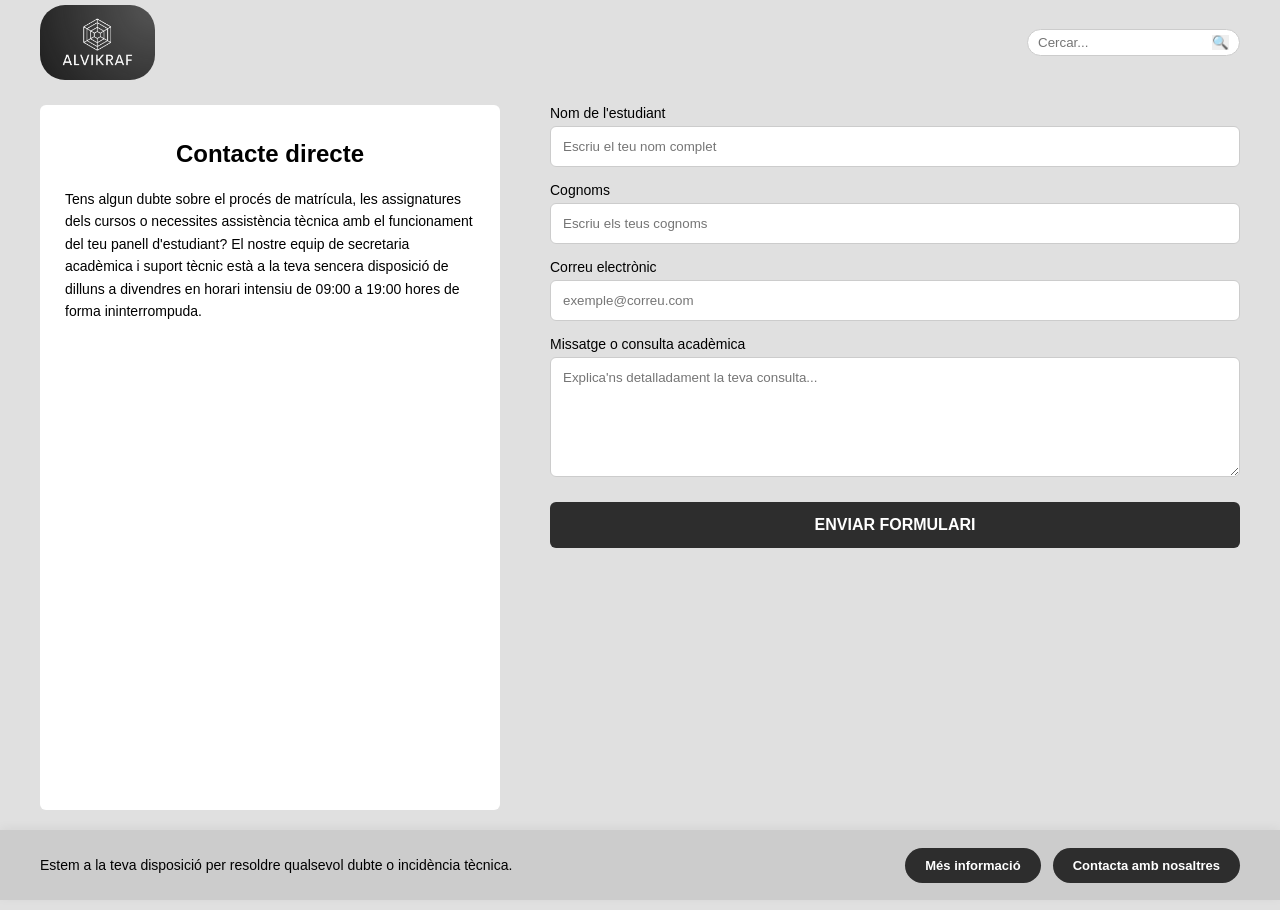
==== plataforma-educativa/contacte.html @ 51c01555 "Add files via upload" ====
<!DOCTYPE html>
<html lang="ca">
<head>
    <meta charset="UTF-8">
    <meta name="viewport" content="width=device-width, initial-scale=1.0">
    <title>ALVIKRAF - Contacte</title>
    <link rel="stylesheet" href="css/reset.css">
    <link rel="stylesheet" href="css/variables.css">
    <link rel="stylesheet" href="css/main.css">
</head>
<body>
    <header class="main-header">
        <div class="logo-container">
            <a href="index.html" class="logo-link">
                <img src="assets/icons/logo.png" alt="ALVIKRAF" class="main-logo">
            </a>
        </div>
        <div class="search-container">
            <input type="text" placeholder="Cercar...">
            <button class="search-btn">🔍</button>
        </div>
    </header>
    <main class="contact-container">
        <article class="contact-info-card">
            <h3>Contacte directe</h3>
            <p>Tens algun dubte sobre el procés de matrícula, les assignatures dels cursos o necessites assistència tècnica amb el funcionament del teu panell d'estudiant? El nostre equip de secretaria acadèmica i suport tècnic està a la teva sencera disposició de dilluns a divendres en horari intensiu de 09:00 a 19:00 hores de forma ininterrompuda.</p>
        </article>
        <section class="contact-form-wrapper">
            <form action="#" method="POST" class="contact-form">
                <div class="form-group">
                    <label for="name">Nom de l'estudiant</label>
                    <input type="text" id="name" name="name" placeholder="Escriu el teu nom complet" required>
                </div>
                <div class="form-group">
                    <label for="surname">Cognoms</label>
                    <input type="text" id="surname" name="surname" placeholder="Escriu els teus cognoms" required>
                </div>
                <div class="form-group">
                    <label for="email">Correu electrònic</label>
                    <input type="email" id="email" name="email" placeholder="exemple@correu.com" required>
                </div>
                <div class="form-group">
                    <label for="message">Missatge o consulta acadèmica</label>
                    <textarea id="message" name="message" rows="4" placeholder="Explica'ns detalladament la teva consulta..." required></textarea>
                </div>
                <button type="submit" class="submit-btn">ENVIAR FORMULARI</button>
            </form>
        </section>
    </main>
    <footer class="main-footer">
        <p>Estem a la teva disposició per resoldre qualsevol dubte o incidència tècnica.</p>
        <div class="footer-actions">
            <a href="sobre-nosaltres.html" class="footer-btn">Més informació</a>
            <a href="contacte.html" class="footer-btn">Contacta amb nosaltres</a>
        </div>  
        </footer>
</body>
</html>
---- plataforma-educativa/css/variables.css ----
:root {
    --bg-main: #e0e0e0;       
    --bg-container: #7f7f7f;  
    --bg-footer: #cccccc;     
    --color-urgent: #d31a1a;    
    --color-dark-btn: #2d2d2d;  
    --color-green-bright: #00a86b; 
    --color-info: #5b6d8a;      
    --color-languages: #4b8f52; 
    --color-science: #537a8a;   
    --font-family: Arial, sans-serif;
    --text-white: #ffffff;
    --text-dark: #000000;
}
---- plataforma-educativa/css/main.css ----
:root {
    --bg-main: #e0e0e0;       
    --bg-container: #7f7f7f;  
    --bg-footer: #cccccc;     
    --color-urgent: #d31a1a;    
    --color-dark-btn: #2d2d2d;  
    --color-green-bright: #00a86b; 
    --color-info: #5b6d8a;      
    --color-languages: #4b8f52; 
    --color-science: #537a8a;   
    --font-family: Arial, sans-serif;
    --text-white: #ffffff;
    --text-dark: #000000;
}
* {
    margin: 0;
    padding: 0;
    box-sizing: border-box;
}
body {
    font-family: var(--font-family);
    background-color: var(--bg-main);
    color: var(--text-dark);
}
a {
    text-decoration: none;
    color: inherit;
}
button {
    font-family: inherit;
    cursor: pointer;
    border: none;
}
.main-header {
    display: flex;
    justify-content: space-between;
    align-items: center;
    padding: 20px 40px;
    height: 85px; 
}
.main-logo {
    height: 75px;      
    width: auto;       
    display: block;  
    border-radius: 25px;  
}
.logo-link:hover {
    opacity: 0.85;
    transition: opacity 0.2s ease;
}
.search-container {
    display: flex;
    background: #ffffff;
    padding: 5px 10px;
    border-radius: 20px;
    border: 1px solid #ccc;
}
.search-container input {
    border: none;
    outline: none;
    padding-right: 5px;
}
.main-footer {
    background-color: var(--bg-footer);
    padding: 15px 40px;
    display: flex;
    justify-content: space-between; 
    align-items: center;
    position: fixed;
    bottom: 0;
    left: 0;
    width: 100%;
    height: 70px; 
    box-shadow: 0 -2px 10px rgba(0,0,0,0.05);
    z-index: 100;
}
.main-footer p {
    font-size: 14px;
    color: var(--text-dark);
    font-weight: 500;
    flex-grow: 1;
}
.footer-actions {
    display: flex;
    gap: 12px;
    align-items: center;
    justify-content: flex-end;
}
.footer-btn {
    background-color: var(--color-dark-btn);
    color: var(--text-white);
    padding: 10px 20px;
    font-size: 13px;
    font-weight: bold;
    border-radius: 20px;
    white-space: nowrap;
    transition: all 0.2s ease;
}
.dashboard-container {
    display: grid;
    grid-template-columns: 1fr 1.5fr;
    gap: 30px;
    padding: 20px 40px;
    margin-bottom: 80px;
    min-height: calc(100vh - 155px); 
    align-items: stretch; 
}
.tasks-panel, .courses-panel {
    background-color: var(--bg-container);
    border-radius: 8px;
    padding: 25px;
    display: flex;
    flex-direction: column;
}
.tasks-panel h2, .courses-panel h2 {
    color: var(--text-white);
    font-size: 24px;
    margin-bottom: 20px;
}
.title-link:hover {
    text-decoration: underline;
}
.tasks-list {
    display: flex;
    flex-direction: column;
    gap: 15px;
    flex-grow: 1;
}
.task-btn.urgent {
    background-color: var(--color-urgent);
    color: var(--text-white);
    padding: 25px;
    font-size: 15px;
    font-weight: bold;
    border-radius: 6px;
    width: 100%;
    text-align: left;
}
.courses-grid {
    display: grid;
    grid-template-columns: repeat(2, 1fr);
    gap: 20px;
    flex-grow: 1;
}
.course-card {
    color: var(--text-white);
    font-size: 16px;
    font-weight: bold;
    border-radius: 10px;
    text-align: center;
    display: flex;
    align-items: center;
    justify-content: center;
    background-size: cover;
    background-position: center;
    background-repeat: no-repeat;
    text-shadow: 1px 1px 4px rgba(0,0,0,0.9);
}
.web-bg {
    background-image: linear-gradient(rgba(0,0,0,0.65), rgba(0,0,0,0.65)), url('../assets/images/aplicacions-web.jpg');
}
.prog-bg {
    background-image: linear-gradient(rgba(0,0,0,0.65), rgba(0,0,0,0.65)), url('../assets/images/programacio.jpg');
}
.os-bg {
    background-image: linear-gradient(rgba(0,0,0,0.65), rgba(0,0,0,0.65)), url('../assets/images/sistemas.jpg');
}
.net-bg {
    background-image: linear-gradient(rgba(0,0,0,0.65), rgba(0,0,0,0.65)), url('../assets/images/xarxes.jpg');
}
.catalog-container {
    padding: 20px 40px;
    margin-bottom: 80px;
    min-height: calc(100vh - 155px);
    display: flex;
    flex-direction: column;
}
.catalog-title {
    font-size: 26px;
    text-align: center;
    margin-bottom: 25px;
}
.categories-wrapper {
    display: grid;
    grid-template-columns: 2fr 2fr 1fr;
    gap: 20px;
    flex-grow: 1;
    align-items: stretch; 
}
.category-block {
    border-radius: 8px;
    padding: 20px 15px;
    display: flex;
    flex-direction: column;
}
.category-block h3 {
    font-size: 18px;
    margin-bottom: 20px;
    text-align: center;
}
.info-block { background-color: var(--color-info); }
.languages-block { background-color: var(--color-languages); }
.science-block { background-color: var(--color-science); }
.category-grid {
    display: grid;
    grid-template-columns: repeat(2, 1fr);
    grid-template-rows: repeat(3, 1fr); 
    gap: 15px;
    flex-grow: 1; 
}
.category-grid-narrow {
    display: grid;
    grid-template-columns: 1fr;
    grid-template-rows: repeat(3, 1fr); 
    gap: 15px;
    flex-grow: 1;
}
.course-card-dark {
    color: var(--text-white);
    font-size: 14px;
    font-weight: bold;
    border-radius: 8px;
    text-align: center;
    width: 100%;
    height: 100%; 
    display: flex;
    align-items: center;
    justify-content: center;
    padding: 15px;
    background-size: cover;
    background-position: center;
    background-repeat: no-repeat;
    text-shadow: 1px 1px 4px rgba(0,0,0,0.9);
}
.bg-web { background-image: linear-gradient(rgba(0,0,0,0.65), rgba(0,0,0,0.65)), url('../assets/images/aplicacions-web.jpg'); }
.bg-js { background-image: linear-gradient(rgba(0,0,0,0.65), rgba(0,0,0,0.65)), url('../assets/images/javascript-modern.jpg'); }
.bg-sql { background-image: linear-gradient(rgba(0,0,0,0.65), rgba(0,0,0,0.65)), url('../assets/images/bases-dades.jpg'); }
.bg-digital { background-image: linear-gradient(rgba(0,0,0,0.65), rgba(0,0,0,0.65)), url('../assets/images/digitalitzacio.jpg'); }
.bg-cyber { background-image: linear-gradient(rgba(0,0,0,0.65), rgba(0,0,0,0.65)), url('../assets/images/ciberseguretat.jpg'); }
.bg-html { background-image: linear-gradient(rgba(0,0,0,0.65), rgba(0,0,0,0.65)), url('../assets/images/html-css.jpg'); }
.bg-eng1 { background-image: linear-gradient(rgba(0,0,0,0.65), rgba(0,0,0,0.65)), url('../assets/images/angles-b1.jpg'); }
.bg-eng2 { background-image: linear-gradient(rgba(0,0,0,0.65), rgba(0,0,0,0.65)), url('../assets/images/angles-b2.jpg'); }
.bg-ger { background-image: linear-gradient(rgba(0,0,0,0.65), rgba(0,0,0,0.65)), url('../assets/images/alemany.jpg'); }
.bg-fre { background-image: linear-gradient(rgba(0,0,0,0.65), rgba(0,0,0,0.65)), url('../assets/images/frances.jpg'); }
.bg-cat { background-image: linear-gradient(rgba(0,0,0,0.65), rgba(0,0,0,0.65)), url('../assets/images/catala.jpg'); }
.bg-exams { background-image: linear-gradient(rgba(0,0,0,0.65), rgba(0,0,0,0.65)), url('../assets/images/examens.jpg'); }
.bg-math { background-image: linear-gradient(rgba(0,0,0,0.65), rgba(0,0,0,0.65)), url('../assets/images/matematiques.jpg'); }
.bg-stats { background-image: linear-gradient(rgba(0,0,0,0.65), rgba(0,0,0,0.65)), url('../assets/images/estadistica.jpg'); }
.bg-phys { background-image: linear-gradient(rgba(0,0,0,0.65), rgba(0,0,0,0.65)), url('../assets/images/fisica.jpg'); }
.course-banner, .about-banner {
    background-color: var(--color-dark-btn);
    color: var(--text-white);
    padding: 30px 40px;
    display: flex;
    justify-content: space-between;
    align-items: center;
    margin: 0 40px 25px 40px;
    border-radius: 4px;
    height: 100px; 
}
.banner-content { max-width: 75%; }
.banner-content h2 { margin-bottom: 10px; font-size: 24px; }
.enroll-btn {
    background-color: var(--color-green-bright);
    color: var(--text-white);
    font-weight: bold;
    padding: 15px 25px;
    border-radius: 6px;
    font-size: 14px;
}
.course-detail-container, .about-container {
    display: grid;
    grid-template-columns: 1fr 2fr;
    gap: 30px;
    padding: 0 40px;
    margin-bottom: 100px;
    min-height: calc(100vh - 280px);
    align-items: stretch;
}
.info-card, .about-card, .contact-info-card {
    background-color: #ffffff;
    padding: 25px;
    border-radius: 6px;
}
.info-card h3, .about-card h3, .contact-info-card h3 { margin-bottom: 15px; font-size: 20px; }
.info-card p, .about-card p, .contact-info-card p { line-height: 1.6; font-size: 14px; }
.tasks-stack {
    display: flex;
    flex-direction: column;
    gap: 15px;
}
.task-item {
    background-color: var(--color-green-bright);
    color: var(--text-white);
    padding: 20px;
    border-radius: 6px;
}
.task-item h4 { margin-bottom: 8px; font-size: 16px; }
.task-item p { font-size: 14px; line-height: 1.4; }
.about-banner { display: block; line-height: 40px; }
.contact-container {
    display: grid;
    grid-template-columns: 1fr 1.5fr;
    gap: 50px;
    padding: 20px 40px;
    margin-bottom: 80px;
    min-height: calc(100vh - 155px);
    align-items: stretch;
}
.contact-info-card {
    background-color: #ffffff;
    padding: 35px 25px;
    border-radius: 6px;
    height: 100%;
}
.contact-info-card h3 { text-align: center; margin-bottom: 20px; font-size: 24px; }
.contact-info-card p { line-height: 1.6; font-size: 14px; }
.contact-form-wrapper {
    background-color: transparent;
    display: flex;
    flex-direction: column;
    justify-content: flex-start;
    height: 100%;
}
.contact-form {
    display: flex;
    flex-direction: column;
    gap: 15px;
    width: 100%;
}
.form-group {
    display: flex;
    flex-direction: column;
    gap: 5px;
}
.form-group label { font-size: 14px; font-weight: 500; }
.form-group input, .form-group textarea {
    width: 100%;
    padding: 12px;
    border: 1px solid #ccc;
    border-radius: 6px;
    background-color: #ffffff;
    font-family: inherit;
}
.form-group textarea {
    resize: vertical;
    min-height: 120px;
}
.submit-btn {
    background-color: var(--color-dark-btn);
    color: var(--text-white);
    padding: 14px;
    border-radius: 6px;
    font-size: 16px;
    margin-top: 10px;
    width: 100%;
    font-weight: bold;
}
.task-btn:hover, 
.course-card:hover, 
.course-card-dark:hover, 
.enroll-btn:hover, 
.submit-btn:hover,
.footer-btn:hover {
    filter: brightness(1.2);
    transition: filter 0.2s ease;
}
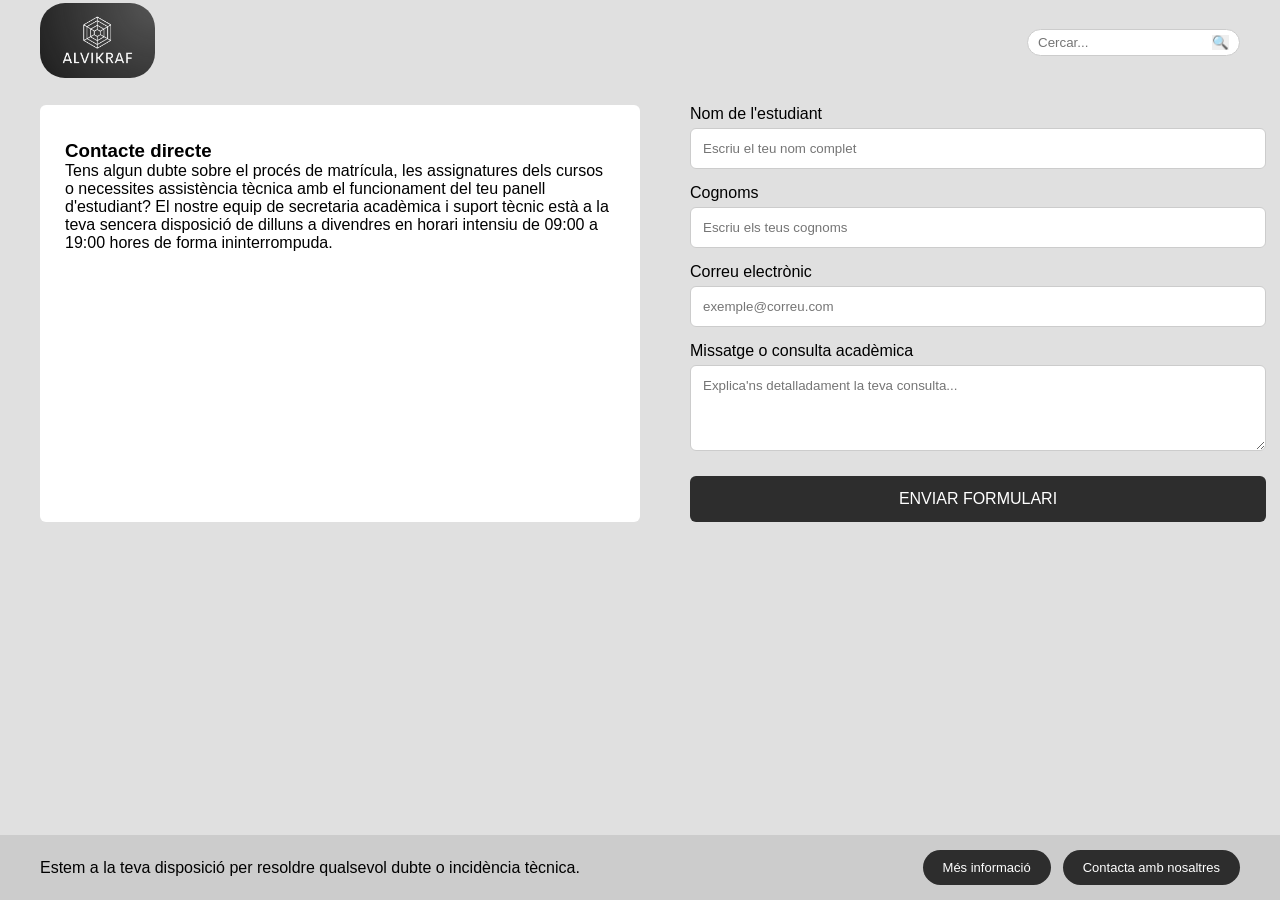
==== commit bbb63440: "Add files via upload" ====
--- a/plataforma-educativa/contacte.html
+++ b/plataforma-educativa/contacte.html
@@ -9,49 +9,49 @@
     <link rel="stylesheet" href="css/main.css">
 </head>
 <body>
-    <header class="main-header">
+    <header class="header">
         <div class="logo-container">
             <a href="index.html" class="logo-link">
-                <img src="assets/icons/logo.png" alt="ALVIKRAF" class="main-logo">
+                <img src="assets/icons/logo.png" alt="ALVIKRAF" class="logo">
             </a>
         </div>
         <div class="search-container">
             <input type="text" placeholder="Cercar...">
-            <button class="search-btn">🔍</button>
+            <button>🔍</button>
         </div>
     </header>
-    <main class="contact-container">
-        <article class="contact-info-card">
+    <main class="contacto-container">
+        <article class="contacto-info">
             <h3>Contacte directe</h3>
             <p>Tens algun dubte sobre el procés de matrícula, les assignatures dels cursos o necessites assistència tècnica amb el funcionament del teu panell d'estudiant? El nostre equip de secretaria acadèmica i suport tècnic està a la teva sencera disposició de dilluns a divendres en horari intensiu de 09:00 a 19:00 hores de forma ininterrompuda.</p>
         </article>
-        <section class="contact-form-wrapper">
-            <form action="#" method="POST" class="contact-form">
-                <div class="form-group">
+        <section>
+            <form action="#" method="POST" class="contacto-form">
+                <div class="form-grupo">
                     <label for="name">Nom de l'estudiant</label>
                     <input type="text" id="name" name="name" placeholder="Escriu el teu nom complet" required>
                 </div>
-                <div class="form-group">
+                <div class="form-grupo">
                     <label for="surname">Cognoms</label>
                     <input type="text" id="surname" name="surname" placeholder="Escriu els teus cognoms" required>
                 </div>
-                <div class="form-group">
+                <div class="form-grupo">
                     <label for="email">Correu electrònic</label>
                     <input type="email" id="email" name="email" placeholder="exemple@correu.com" required>
                 </div>
-                <div class="form-group">
+                <div class="form-grupo">
                     <label for="message">Missatge o consulta acadèmica</label>
                     <textarea id="message" name="message" rows="4" placeholder="Explica'ns detalladament la teva consulta..." required></textarea>
                 </div>
-                <button type="submit" class="submit-btn">ENVIAR FORMULARI</button>
+                <button type="submit" class="enviar-boton">ENVIAR FORMULARI</button>
             </form>
         </section>
     </main>
-    <footer class="main-footer">
+    <footer class="footer">
         <p>Estem a la teva disposició per resoldre qualsevol dubte o incidència tècnica.</p>
-        <div class="footer-actions">
-            <a href="sobre-nosaltres.html" class="footer-btn">Més informació</a>
-            <a href="contacte.html" class="footer-btn">Contacta amb nosaltres</a>
+        <div class="botones-footer">
+            <a href="sobre-nosaltres.html" class="footer-boton">Més informació</a>
+            <a href="contacte.html" class="footer-boton">Contacta amb nosaltres</a>
         </div>  
         </footer>
 </body>
--- a/plataforma-educativa/css/variables.css
+++ b/plataforma-educativa/css/variables.css
@@ -2,13 +2,13 @@
     --bg-main: #e0e0e0;       
     --bg-container: #7f7f7f;  
     --bg-footer: #cccccc;     
-    --color-urgent: #d31a1a;    
-    --color-dark-btn: #2d2d2d;  
-    --color-green-bright: #00a86b; 
+    --color-pendiente: #d31a1a;    
+    --color-oscuro-boton: #2d2d2d;  
+    --color-verde: #00a86b; 
     --color-info: #5b6d8a;      
-    --color-languages: #4b8f52; 
-    --color-science: #537a8a;   
+    --color-lengua: #4b8f52; 
+    --color-ciencia: #537a8a;   
     --font-family: Arial, sans-serif;
-    --text-white: #ffffff;
-    --text-dark: #000000;
+    --text-blanco: #ffffff;
+    --texto-negro: #000000;
 }
--- a/plataforma-educativa/css/main.css
+++ b/plataforma-educativa/css/main.css
@@ -1,52 +1,26 @@
-:root {
-    --bg-main: #e0e0e0;       
-    --bg-container: #7f7f7f;  
-    --bg-footer: #cccccc;     
-    --color-urgent: #d31a1a;    
-    --color-dark-btn: #2d2d2d;  
-    --color-green-bright: #00a86b; 
-    --color-info: #5b6d8a;      
-    --color-languages: #4b8f52; 
-    --color-science: #537a8a;   
-    --font-family: Arial, sans-serif;
-    --text-white: #ffffff;
-    --text-dark: #000000;
-}
 * {
     margin: 0;
     padding: 0;
     box-sizing: border-box;
 }
-body {
-    font-family: var(--font-family);
-    background-color: var(--bg-main);
-    color: var(--text-dark);
-}
 a {
     text-decoration: none;
-    color: inherit;
+    color: white;
 }
 button {
-    font-family: inherit;
     cursor: pointer;
     border: none;
 }
-.main-header {
+.header {
     display: flex;
     justify-content: space-between;
     align-items: center;
     padding: 20px 40px;
     height: 85px; 
 }
-.main-logo {
+.logo {
     height: 75px;      
-    width: auto;       
-    display: block;  
     border-radius: 25px;  
-}
-.logo-link:hover {
-    opacity: 0.85;
-    transition: opacity 0.2s ease;
 }
 .search-container {
     display: flex;
@@ -60,7 +34,7 @@
     outline: none;
     padding-right: 5px;
 }
-.main-footer {
+.footer {
     background-color: var(--bg-footer);
     padding: 15px 40px;
     display: flex;
@@ -68,67 +42,52 @@
     align-items: center;
     position: fixed;
     bottom: 0;
-    left: 0;
-    width: 100%;
-    height: 70px; 
-    box-shadow: 0 -2px 10px rgba(0,0,0,0.05);
-    z-index: 100;
-}
-.main-footer p {
-    font-size: 14px;
-    color: var(--text-dark);
-    font-weight: 500;
-    flex-grow: 1;
-}
-.footer-actions {
+    width: 100%;
+    box-shadow: 10px black;
+}
+.botones-footer {
     display: flex;
     gap: 12px;
     align-items: center;
     justify-content: flex-end;
 }
-.footer-btn {
-    background-color: var(--color-dark-btn);
-    color: var(--text-white);
+.footer-boton {
+    background-color: var(--color-oscuro-boton);
+    color: var(--text-blanco);
     padding: 10px 20px;
     font-size: 13px;
-    font-weight: bold;
     border-radius: 20px;
-    white-space: nowrap;
-    transition: all 0.2s ease;
-}
-.dashboard-container {
-    display: grid;
-    grid-template-columns: 1fr 1.5fr;
+}
+.containers {
+    display: grid;
+    grid-template-columns: 49% 49%;
     gap: 30px;
     padding: 20px 40px;
     margin-bottom: 80px;
-    min-height: calc(100vh - 155px); 
-    align-items: stretch; 
-}
-.tasks-panel, .courses-panel {
+}
+.tareas-pendientes{
     background-color: var(--bg-container);
     border-radius: 8px;
     padding: 25px;
     display: flex;
     flex-direction: column;
 }
-.tasks-panel h2, .courses-panel h2 {
-    color: var(--text-white);
-    font-size: 24px;
-    margin-bottom: 20px;
-}
-.title-link:hover {
-    text-decoration: underline;
-}
-.tasks-list {
+.cursos-panel {
+    background-color: var(--bg-container);
+    border-radius: 8px;
+    padding: 25px;
+    display: flex;
+    flex-direction: column;
+}
+.lista-tareas {
     display: flex;
     flex-direction: column;
     gap: 15px;
     flex-grow: 1;
 }
-.task-btn.urgent {
-    background-color: var(--color-urgent);
-    color: var(--text-white);
+.task-boton.pendiente {
+    background-color: var(--color-pendiente);
+    color: var(--text-blanco);
     padding: 25px;
     font-size: 15px;
     font-weight: bold;
@@ -136,14 +95,14 @@
     width: 100%;
     text-align: left;
 }
-.courses-grid {
+.cursos {
     display: grid;
     grid-template-columns: repeat(2, 1fr);
     gap: 20px;
     flex-grow: 1;
 }
-.course-card {
-    color: var(--text-white);
+.boton-curso {
+    color: var(--text-blanco);
     font-size: 16px;
     font-weight: bold;
     border-radius: 10px;
@@ -152,42 +111,39 @@
     align-items: center;
     justify-content: center;
     background-size: cover;
-    background-position: center;
-    background-repeat: no-repeat;
-    text-shadow: 1px 1px 4px rgba(0,0,0,0.9);
-}
-.web-bg {
-    background-image: linear-gradient(rgba(0,0,0,0.65), rgba(0,0,0,0.65)), url('../assets/images/aplicacions-web.jpg');
-}
-.prog-bg {
-    background-image: linear-gradient(rgba(0,0,0,0.65), rgba(0,0,0,0.65)), url('../assets/images/programacio.jpg');
-}
-.os-bg {
-    background-image: linear-gradient(rgba(0,0,0,0.65), rgba(0,0,0,0.65)), url('../assets/images/sistemas.jpg');
-}
-.net-bg {
-    background-image: linear-gradient(rgba(0,0,0,0.65), rgba(0,0,0,0.65)), url('../assets/images/xarxes.jpg');
-}
-.catalog-container {
+    text-shadow: 4px black;
+}
+.web {
+    background-image: url('../assets/images/aplicacions-web.jpg');
+}
+.programació {
+    background-image: url('../assets/images/programacio.jpg');
+}
+.SO {
+    background-image: url('../assets/images/sistemas.jpg');
+}
+.xarxes {
+    background-image: url('../assets/images/xarxes.jpg');
+}
+.catalogo-container {
     padding: 20px 40px;
     margin-bottom: 80px;
-    min-height: calc(100vh - 155px);
-    display: flex;
-    flex-direction: column;
-}
-.catalog-title {
+    min-height: 750px;
+    display: flex;
+    flex-direction: column;
+}
+.catalogo-titulo {
     font-size: 26px;
     text-align: center;
     margin-bottom: 25px;
 }
-.categories-wrapper {
-    display: grid;
-    grid-template-columns: 2fr 2fr 1fr;
+.todos-cursos {
+    display: grid;
+    grid-template-columns: 37% 37% 23%;
     gap: 20px;
     flex-grow: 1;
-    align-items: stretch; 
-}
-.category-block {
+}
+.bloques-cursos {
     border-radius: 8px;
     padding: 20px 15px;
     display: flex;
@@ -198,27 +154,30 @@
     margin-bottom: 20px;
     text-align: center;
 }
-.info-block { background-color: var(--color-info); }
-.languages-block { background-color: var(--color-languages); }
-.science-block { background-color: var(--color-science); }
-.category-grid {
-    display: grid;
-    grid-template-columns: repeat(2, 1fr);
-    grid-template-rows: repeat(3, 1fr); 
+.info-block { 
+    background-color: var(--color-info); 
+}
+.lenguas-block { 
+    background-color: var(--color-lengua); 
+}
+.ciencias-block { 
+    background-color: var(--color-ciencia); 
+}
+.botones-cursos {
+    display: grid;
+    grid-template-columns: repeat(2, 49%);
+    grid-template-rows: repeat(3, 32%); 
     gap: 15px;
     flex-grow: 1; 
 }
-.category-grid-narrow {
-    display: grid;
-    grid-template-columns: 1fr;
-    grid-template-rows: repeat(3, 1fr); 
+.botones-cursos1 {
+    display: grid;
     gap: 15px;
     flex-grow: 1;
 }
-.course-card-dark {
-    color: var(--text-white);
+.curso {
+    color: var(--text-blanco);
     font-size: 14px;
-    font-weight: bold;
     border-radius: 8px;
     text-align: center;
     width: 100%;
@@ -228,28 +187,55 @@
     justify-content: center;
     padding: 15px;
     background-size: cover;
-    background-position: center;
-    background-repeat: no-repeat;
-    text-shadow: 1px 1px 4px rgba(0,0,0,0.9);
-}
-.bg-web { background-image: linear-gradient(rgba(0,0,0,0.65), rgba(0,0,0,0.65)), url('../assets/images/aplicacions-web.jpg'); }
-.bg-js { background-image: linear-gradient(rgba(0,0,0,0.65), rgba(0,0,0,0.65)), url('../assets/images/javascript-modern.jpg'); }
-.bg-sql { background-image: linear-gradient(rgba(0,0,0,0.65), rgba(0,0,0,0.65)), url('../assets/images/bases-dades.jpg'); }
-.bg-digital { background-image: linear-gradient(rgba(0,0,0,0.65), rgba(0,0,0,0.65)), url('../assets/images/digitalitzacio.jpg'); }
-.bg-cyber { background-image: linear-gradient(rgba(0,0,0,0.65), rgba(0,0,0,0.65)), url('../assets/images/ciberseguretat.jpg'); }
-.bg-html { background-image: linear-gradient(rgba(0,0,0,0.65), rgba(0,0,0,0.65)), url('../assets/images/html-css.jpg'); }
-.bg-eng1 { background-image: linear-gradient(rgba(0,0,0,0.65), rgba(0,0,0,0.65)), url('../assets/images/angles-b1.jpg'); }
-.bg-eng2 { background-image: linear-gradient(rgba(0,0,0,0.65), rgba(0,0,0,0.65)), url('../assets/images/angles-b2.jpg'); }
-.bg-ger { background-image: linear-gradient(rgba(0,0,0,0.65), rgba(0,0,0,0.65)), url('../assets/images/alemany.jpg'); }
-.bg-fre { background-image: linear-gradient(rgba(0,0,0,0.65), rgba(0,0,0,0.65)), url('../assets/images/frances.jpg'); }
-.bg-cat { background-image: linear-gradient(rgba(0,0,0,0.65), rgba(0,0,0,0.65)), url('../assets/images/catala.jpg'); }
-.bg-exams { background-image: linear-gradient(rgba(0,0,0,0.65), rgba(0,0,0,0.65)), url('../assets/images/examens.jpg'); }
-.bg-math { background-image: linear-gradient(rgba(0,0,0,0.65), rgba(0,0,0,0.65)), url('../assets/images/matematiques.jpg'); }
-.bg-stats { background-image: linear-gradient(rgba(0,0,0,0.65), rgba(0,0,0,0.65)), url('../assets/images/estadistica.jpg'); }
-.bg-phys { background-image: linear-gradient(rgba(0,0,0,0.65), rgba(0,0,0,0.65)), url('../assets/images/fisica.jpg'); }
-.course-banner, .about-banner {
-    background-color: var(--color-dark-btn);
-    color: var(--text-white);
+}
+.web {    
+    background-image: linear-gradient(rgba(0,0,0,0.65), rgba(0, 0, 0, 0.65)), url('../assets/images/aplicacions-web.jpg'); 
+}
+.js {     
+    background-image: linear-gradient(rgba(0,0,0,0.65), rgba(0,0,0,0.65)), url('../assets/images/javascript-modern.jpg'); 
+}
+.sql {    
+    background-image: linear-gradient(rgba(0,0,0,0.65), rgba(0,0,0,0.65)), url('../assets/images/bases-dades.jpg'); 
+}
+.digital {
+    background-image: linear-gradient(rgba(0,0,0,0.65), rgba(0,0,0,0.65)), url('../assets/images/digitalitzacio.jpg'); 
+}
+.cyber {  
+    background-image: linear-gradient(rgba(0,0,0,0.65), rgba(0,0,0,0.65)), url('../assets/images/ciberseguretat.jpg'); 
+}
+.html {   
+    background-image: linear-gradient(rgba(0,0,0,0.65), rgba(0,0,0,0.65)), url('../assets/images/html-css.jpg'); 
+}
+.eng1 {   
+    background-image: linear-gradient(rgba(0,0,0,0.65), rgba(0,0,0,0.65)), url('../assets/images/angles-b1.jpg'); 
+}
+.eng2 {   
+    background-image: linear-gradient(rgba(0,0,0,0.65), rgba(0,0,0,0.65)), url('../assets/images/angles-b2.jpg'); 
+}
+.ale {    
+    background-image: linear-gradient(rgba(0,0,0,0.65), rgba(0,0,0,0.65)), url('../assets/images/alemany.jpg'); 
+}
+.fra {    
+    background-image: linear-gradient(rgba(0,0,0,0.65), rgba(0,0,0,0.65)), url('../assets/images/frances.jpg'); 
+}
+.cat {    
+    background-image: linear-gradient(rgba(0,0,0,0.65), rgba(0,0,0,0.65)), url('../assets/images/catala.jpg'); 
+}
+.examen {  
+    background-image: linear-gradient(rgba(0,0,0,0.65), rgba(0,0,0,0.65)), url('../assets/images/examens.jpg'); 
+}
+.mates {   
+    background-image: linear-gradient(rgba(0,0,0,0.65), rgba(0,0,0,0.65)), url('../assets/images/matematiques.jpg'); 
+}
+.estadistica {  
+    background-image: linear-gradient(rgba(0,0,0,0.65), rgba(0,0,0,0.65)), url('../assets/images/estadistica.jpg'); 
+}
+.fisica {   
+    background-image: linear-gradient(rgba(0,0,0,0.65), rgba(0,0,0,0.65)), url('../assets/images/fisica.jpg'); 
+}
+.curso-intro{
+    background-color: var(--color-oscuro-boton);
+    color: var(--text-blanco);
     padding: 30px 40px;
     display: flex;
     justify-content: space-between;
@@ -258,110 +244,113 @@
     border-radius: 4px;
     height: 100px; 
 }
-.banner-content { max-width: 75%; }
-.banner-content h2 { margin-bottom: 10px; font-size: 24px; }
-.enroll-btn {
-    background-color: var(--color-green-bright);
-    color: var(--text-white);
+.inscr-boton {
+    background-color: var(--color-verde);
+    color: var(--text-blanco);
     font-weight: bold;
     padding: 15px 25px;
     border-radius: 6px;
     font-size: 14px;
 }
-.course-detail-container, .about-container {
+.curso-detalle-container{
+    display: grid;
+    grid-template-columns: 40% 58%;
+    gap: 30px;
+    padding: 40px;
+    margin-bottom: 100px;
+}
+.info-curso{
+    background-color: #ffffff;
+    padding: 25px;
+    border-radius: 6px;
+}
+.barra-temas {
+    display: flex;
+    flex-direction: column;
+    gap: 15px;
+}
+.unidad {
+    background-color: var(--color-verde);
+    color: var(--texto-blanco);
+    padding: 20px;
+    border-radius: 6px;
+}
+.introduccion { 
+    display: block; 
+    line-height: 40px; 
+}
+.contacto-container {
+    display: grid;
+    grid-template-columns: 50% 48%;
+    gap: 50px;
+    padding: 20px 40px;
+    margin-bottom: 80px;
+}
+.contacto-info {
+    background-color: #ffffff;
+    padding: 35px 25px;
+    border-radius: 6px;
+    height: 100%;
+}
+.contacto-form {
+    display: flex;
+    flex-direction: column;
+    gap: 15px;
+    width: 100%;
+}
+.form-grupo {
+    display: flex;
+    flex-direction: column;
+    gap: 5px;
+}
+.form-grupo input{
+    width: 100%;
+    padding: 12px;
+    border: 1px solid #ccc;
+    border-radius: 6px;
+    background-color: #ffffff;
+}
+.form-grupo textarea {
+    width: 100%;
+    padding: 12px;
+    border: 1px solid #ccc;
+    border-radius: 6px;
+    background-color: #ffffff;
+    font-family: inherit;
+}
+.enviar-boton {
+    background-color: var(--color-oscuro-boton);
+    color: var(--text-blanco);
+    padding: 14px;
+    border-radius: 6px;
+    font-size: 16px;
+    margin-top: 10px;
+    width: 100%;
+}
+.introduccion {
+    background-color: var(--color-oscuro-boton);
+    color: var(--text-blanco);
+    padding: 30px 40px;
+    display: flex;
+    justify-content: space-between;
+    align-items: center;
+    margin: 0 40px 25px 40px;
+    border-radius: 4px;
+    height: 100px; 
+}
+.secciones {
     display: grid;
     grid-template-columns: 1fr 2fr;
     gap: 30px;
     padding: 0 40px;
     margin-bottom: 100px;
-    min-height: calc(100vh - 280px);
-    align-items: stretch;
-}
-.info-card, .about-card, .contact-info-card {
-    background-color: #ffffff;
-    padding: 25px;
-    border-radius: 6px;
-}
-.info-card h3, .about-card h3, .contact-info-card h3 { margin-bottom: 15px; font-size: 20px; }
-.info-card p, .about-card p, .contact-info-card p { line-height: 1.6; font-size: 14px; }
-.tasks-stack {
-    display: flex;
-    flex-direction: column;
-    gap: 15px;
-}
-.task-item {
-    background-color: var(--color-green-bright);
-    color: var(--text-white);
-    padding: 20px;
-    border-radius: 6px;
-}
-.task-item h4 { margin-bottom: 8px; font-size: 16px; }
-.task-item p { font-size: 14px; line-height: 1.4; }
-.about-banner { display: block; line-height: 40px; }
-.contact-container {
-    display: grid;
-    grid-template-columns: 1fr 1.5fr;
-    gap: 50px;
-    padding: 20px 40px;
-    margin-bottom: 80px;
-    min-height: calc(100vh - 155px);
-    align-items: stretch;
-}
-.contact-info-card {
-    background-color: #ffffff;
-    padding: 35px 25px;
-    border-radius: 6px;
-    height: 100%;
-}
-.contact-info-card h3 { text-align: center; margin-bottom: 20px; font-size: 24px; }
-.contact-info-card p { line-height: 1.6; font-size: 14px; }
-.contact-form-wrapper {
-    background-color: transparent;
-    display: flex;
-    flex-direction: column;
-    justify-content: flex-start;
-    height: 100%;
-}
-.contact-form {
-    display: flex;
-    flex-direction: column;
-    gap: 15px;
-    width: 100%;
-}
-.form-group {
-    display: flex;
-    flex-direction: column;
-    gap: 5px;
-}
-.form-group label { font-size: 14px; font-weight: 500; }
-.form-group input, .form-group textarea {
-    width: 100%;
-    padding: 12px;
-    border: 1px solid #ccc;
-    border-radius: 6px;
-    background-color: #ffffff;
-    font-family: inherit;
-}
-.form-group textarea {
-    resize: vertical;
-    min-height: 120px;
-}
-.submit-btn {
-    background-color: var(--color-dark-btn);
-    color: var(--text-white);
-    padding: 14px;
-    border-radius: 6px;
-    font-size: 16px;
-    margin-top: 10px;
-    width: 100%;
-    font-weight: bold;
-}
-.task-btn:hover, 
-.course-card:hover, 
-.course-card-dark:hover, 
-.enroll-btn:hover, 
-.submit-btn:hover,
-.footer-btn:hover {
-    filter: brightness(1.2);
-    transition: filter 0.2s ease;
+}
+.secciones-info h3{ 
+    margin-bottom: 15px; 
+    font-size: 20px; 
+}
+.secciones-info{
+    background-color: #ffffff;
+    padding: 25px;
+    border-radius: 6px;
 }
